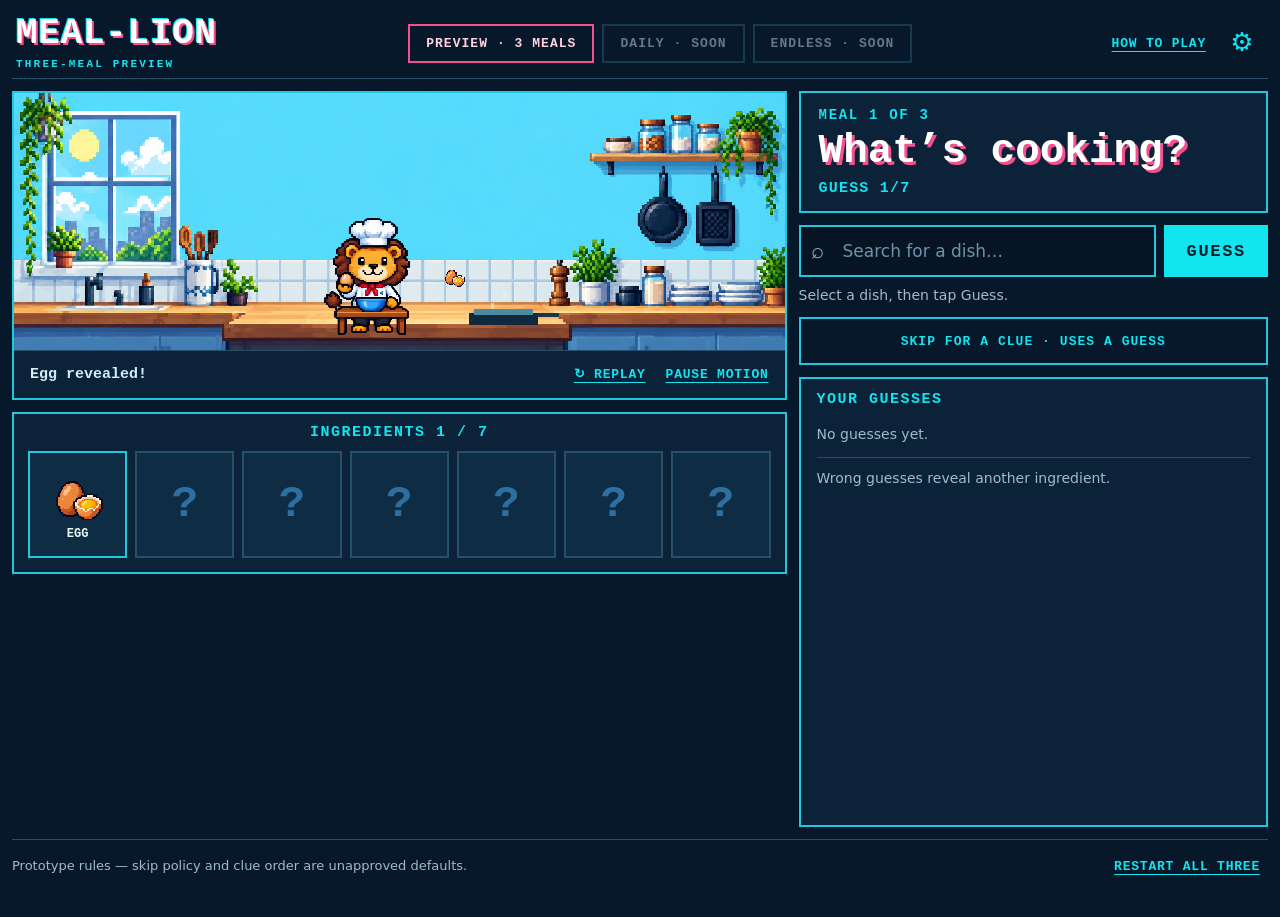
==== game/index.html @ bacad84a "Add playable responsive three-meal slice Desktop B split layout and keyboard-aware phone layout over" ====
<!doctype html>
<html lang="en">
<head>
<meta charset="utf-8">
<meta name="viewport" content="width=device-width,initial-scale=1,viewport-fit=cover,interactive-widget=resizes-content">
<meta name="theme-color" content="#0a1a2b">
<title>Meal-lion</title>
<link rel="stylesheet" href="style.css">
</head>
<body>
<div class="app" id="app">
  <header class="top">
    <div class="brand"><span class="logo">MEAL-LION</span><span class="tag">Three-meal preview</span></div>
    <div class="modes" aria-label="Game modes">
      <span class="mode active">Preview · 3 meals</span>
      <span class="mode soon" title="Not built yet">Daily · soon</span>
      <span class="mode soon" title="Not built yet">Endless · soon</span>
    </div>
    <nav class="links">
      <button type="button" class="link" id="helpBtn">How to play</button>
      <button type="button" class="icon" id="settingsBtn" aria-label="Settings">⚙</button>
      <button type="button" class="link done" id="doneBtn">Done</button>
    </nav>
  </header>

  <section class="kitchen" aria-label="Kitchen">
    <div class="stage-wrap">
      <canvas id="stage" width="1200" height="400" role="img" aria-label="Leo the lion chef in the pixel kitchen"></canvas>
    </div>
    <div class="caption">
      <p id="caption">Loading the kitchen…</p>
      <button type="button" class="link" id="replayBtn">↻ Replay</button>
      <button type="button" class="link" id="motionBtn" aria-pressed="false">Pause motion</button>
    </div>
  </section>

  <section class="clues-panel" aria-labelledby="cluesHeading">
    <h2 id="cluesHeading">Ingredients <span id="clueCount"></span></h2>
    <ul class="clues" id="clues"></ul>
  </section>

  <section class="play" aria-label="Guess the dish">
    <div class="round">
      <p class="eyebrow" id="roundLabel">Meal 1 of 3</p>
      <h1>What’s cooking?</h1>
      <p class="progress" id="progress" aria-live="polite"></p>
    </div>

    <div class="dock" id="dock">
    <form class="composer" id="composer" autocomplete="off" novalidate>
      <div class="combo">
        <span class="search" aria-hidden="true">⌕</span>
        <input id="guess" type="text" role="combobox" aria-autocomplete="list" aria-expanded="false" aria-controls="suggestions"
               aria-describedby="hint" placeholder="Search for a dish…" spellcheck="false" autocapitalize="none" enterkeyhint="go">
        <button type="button" class="clear" id="clearBtn" aria-label="Clear search" hidden>×</button>
      </div>
      <button type="submit" class="primary" id="guessBtn">Guess</button>
    </form>
    <div class="matches" id="matchesWrap" hidden>
      <h2>Matching dishes</h2>
      <ul id="suggestions" role="listbox" aria-label="Matching dishes"></ul>
    </div>
    <p class="hint" id="hint">Select a dish, then tap Guess.</p>
    <p class="error" id="error" role="alert"></p>
    <button type="button" class="secondary" id="skipBtn">Skip for a clue · uses a guess</button>
    </div>

    <section class="result" id="result" hidden aria-labelledby="resultTitle" tabindex="-1">
      <canvas id="plate" width="240" height="240" aria-hidden="true"></canvas>
      <div>
        <p class="eyebrow" id="resultEyebrow"></p>
        <h2 id="resultTitle"></h2>
        <p id="resultText"></p>
        <p class="full" id="resultIngredients"></p>
        <div class="result-actions">
          <button type="button" class="primary" id="nextBtn">Next meal</button>
          <button type="button" class="secondary" id="againBtn">Play this meal again</button>
        </div>
      </div>
    </section>

    <section class="history" aria-labelledby="historyHeading">
      <h2 id="historyHeading">Your guesses</h2>
      <ol id="history"></ol>
      <p class="empty" id="historyEmpty">No guesses yet.</p>
      <p class="note">Wrong guesses reveal another ingredient.</p>
    </section>
  </section>

  <footer class="foot"><span>Prototype rules — skip policy and clue order are unapproved defaults.</span><button type="button" class="link" id="restartBtn">Restart all three</button></footer>
</div>

<p class="sr" id="announce" aria-live="polite"></p>

<dialog id="settings" aria-labelledby="settingsTitle">
  <form method="dialog">
    <h2 id="settingsTitle">Settings</h2>
    <label class="opt"><input type="checkbox" id="optClue" checked>
      <span><b>Start with one free ingredient</b><small>Applies from the next round. Turn off to start with none.</small></span></label>
    <label class="opt"><input type="checkbox" id="optHide">
      <span><b>Hide ingredient total</b><small>Shows “Guess 1/X” and hides empty clue slots.</small></span></label>
    <label class="opt"><input type="checkbox" id="optMotion">
      <span><b>Reduce motion</b><small>Shows still poses instead of animation.</small></span></label>
    <p class="small">Settings last for this browser session only.</p>
    <button class="primary" value="close">Done</button>
  </form>
</dialog>

<dialog id="help" aria-labelledby="helpTitle">
  <form method="dialog">
    <h2 id="helpTitle">How to play</h2>
    <ul>
      <li>Leo is cooking a dish. Guess it from the ingredients.</li>
      <li>You get one guess per ingredient in the dish.</li>
      <li>Each wrong guess reveals another ingredient.</li>
      <li>Skipping reveals an ingredient but uses a guess. You can’t skip your last guess.</li>
      <li>Pick a dish from the list, then press Guess.</li>
    </ul>
    <button class="primary" value="close">Got it</button>
  </form>
</dialog>

<script type="module" src="app.mjs"></script>
</body>
</html>
---- game/style.css ----
:root {
  --bg: #07182a; --panel: #0b2238; --panel-2: #0f2c45; --line: #1fc8dc; --line-dim: #24506a;
  --cyan: #12e4f0; --pink: #f2508f; --text: #eaf9f8; --muted: #9fbccb; --good: #39d98a; --bad: #f2508f;
  --pixel: ui-monospace, 'Cascadia Mono', 'SFMono-Regular', Menlo, Consolas, monospace;
  --body: system-ui, -apple-system, 'Segoe UI', Roboto, sans-serif;
  --gap: 12px;
  color-scheme: dark;
}
* { box-sizing: border-box; }
html, body { margin: 0; background: var(--bg); color: var(--text); font: 16px/1.45 var(--body); }
body { min-height: 100svh; }
button, input { font: inherit; color: inherit; }
button { cursor: pointer; }
button:disabled { cursor: not-allowed; opacity: .5; }
:focus-visible { outline: 3px solid #ffd38b; outline-offset: 2px; }
.sr { position: absolute; width: 1px; height: 1px; overflow: hidden; clip-path: inset(50%); white-space: nowrap; }
[hidden] { display: none !important; }

.app {
  display: grid; gap: var(--gap); padding: 12px max(12px, env(safe-area-inset-right)) max(12px, env(safe-area-inset-bottom)) max(12px, env(safe-area-inset-left));
  grid-template-columns: minmax(0, 1.65fr) minmax(320px, 1fr);
  grid-template-areas: "top top" "kitchen play" "clues play" "foot foot";
  grid-template-rows: auto auto 1fr auto;
  max-width: 1440px; margin: 0 auto; min-height: 100svh;
}
.top { grid-area: top; display: flex; align-items: center; gap: 16px; flex-wrap: wrap; padding: 4px 4px 8px; border-bottom: 1px solid var(--line-dim); }
.brand { display: flex; flex-direction: column; line-height: 1; }
.logo { font: 900 clamp(24px, 3vw, 36px)/1 var(--pixel); letter-spacing: .02em; color: #fff; text-shadow: 2px 2px 0 var(--pink), -1px -1px 0 var(--cyan); }
.tag { font: 700 11px var(--pixel); letter-spacing: .2em; text-transform: uppercase; color: var(--cyan); margin-top: 6px; }
.modes { display: flex; gap: 8px; margin: 0 auto; }
.mode { font: 700 13px var(--pixel); text-transform: uppercase; letter-spacing: .08em; padding: 10px 16px; border: 2px solid var(--line-dim); color: var(--muted); }
.mode.active { border-color: var(--pink); color: #ffd1e2; }
.mode.soon { opacity: .6; }
.links { display: flex; align-items: center; gap: 6px; }
.link { white-space: nowrap; background: none; border: 0; color: var(--cyan); font: 700 13px var(--pixel); text-transform: uppercase; letter-spacing: .06em; text-decoration: underline; text-underline-offset: 4px; padding: 10px 8px; min-height: 44px; }
.icon { background: none; border: 0; color: var(--cyan); font-size: 26px; min-width: 44px; min-height: 44px; }
.done { display: none; }

.kitchen { grid-area: kitchen; border: 2px solid var(--line); background: var(--panel); }
.stage-wrap { line-height: 0; }
#stage { width: 100%; height: auto; aspect-ratio: 3 / 1; image-rendering: pixelated; display: block; object-fit: cover; object-position: 50% 75%; }
.caption { display: flex; align-items: center; gap: 4px; padding: 0 8px 0 16px; min-height: 48px; border-top: 1px solid var(--line-dim); }
.caption p { margin: 0 auto 0 0; font: 600 15px var(--pixel); color: #cdeff5; }

.clues-panel { grid-area: clues; border: 2px solid var(--line); background: var(--panel); padding: 10px 14px 14px; align-self: start; }
h2 { font: 800 15px var(--pixel); letter-spacing: .1em; text-transform: uppercase; color: var(--cyan); margin: 0 0 10px; }
.clues-panel h2 { text-align: center; }
.clues { list-style: none; margin: 0; padding: 0; display: grid; gap: 8px; grid-template-columns: repeat(auto-fill, minmax(92px, 1fr)); }
.clue { border: 2px solid var(--line); background: var(--panel-2); aspect-ratio: 1 / 1.08; display: flex; flex-direction: column; align-items: center; justify-content: center; gap: 2px; padding: 6px; }
.clue canvas { width: min(64px, 70%); height: auto; aspect-ratio: 1; image-rendering: pixelated; }
.clue span { font: 700 12px var(--pixel); text-transform: uppercase; text-align: center; overflow-wrap: anywhere; line-height: 1.15; }
.clue.hidden { border-color: var(--line-dim); }
.clue .q { font: 900 44px var(--pixel); color: #2d6fa0; }
.clues .none { grid-column: 1 / -1; color: var(--muted); font: 600 14px var(--pixel); text-align: center; padding: 18px; border: 2px dashed var(--line-dim); }

.play { grid-area: play; display: flex; flex-direction: column; gap: var(--gap); min-width: 0; }
.round, .composer-area, .history, .result { border: 2px solid var(--line); background: var(--panel); }
.round { padding: 14px 18px; }
.eyebrow { margin: 0; font: 800 14px var(--pixel); letter-spacing: .12em; text-transform: uppercase; color: var(--cyan); }
h1 { font: 900 clamp(28px, 3.2vw, 42px)/1.1 var(--pixel); margin: 6px 0; color: #fff; text-shadow: 3px 3px 0 var(--pink); }
.progress { margin: 0; font: 800 15px var(--pixel); color: var(--cyan); text-transform: uppercase; letter-spacing: .08em; }

.dock { display: flex; flex-direction: column; gap: var(--gap); }
.composer { display: flex; gap: 8px; }
.combo { position: relative; flex: 1; min-width: 0; }
.search { position: absolute; left: 12px; top: 50%; transform: translateY(-50%); color: var(--muted); font-size: 22px; pointer-events: none; }
#guess { width: 100%; min-height: 52px; padding: 10px 44px 10px 42px; font-size: 17px; background: #061424; border: 2px solid var(--line); color: var(--text); border-radius: 0; }
#guess::placeholder { color: #6f93a8; }
#guess[aria-invalid=true] { border-color: var(--pink); }
.clear { position: absolute; right: 2px; top: 50%; transform: translateY(-50%); background: none; border: 0; color: var(--muted); font-size: 26px; width: 44px; height: 44px; }
.primary { background: var(--cyan); color: #04202b; border: 0; font: 900 17px var(--pixel); letter-spacing: .1em; text-transform: uppercase; padding: 0 22px; min-height: 52px; }
.primary:hover:not(:disabled) { background: #7ff4fa; }
.secondary { background: transparent; border: 2px solid var(--line); color: var(--cyan); font: 700 13px var(--pixel); letter-spacing: .08em; text-transform: uppercase; min-height: 48px; padding: 8px 14px; }
.hint { margin: -4px 0 0; color: var(--muted); font-size: 14px; }
.error { margin: -6px 0 0; color: #ff9cc0; font-weight: 600; font-size: 14px; }
.error:empty { display: none; }

.matches h2 { font-size: 13px; margin-bottom: 6px; }
#suggestions { list-style: none; margin: 0; padding: 0; display: grid; gap: 6px; max-height: 300px; overflow-y: auto; }
#suggestions li[role=option] { display: flex; align-items: center; justify-content: space-between; gap: 10px; min-height: 48px; padding: 8px 14px; border: 2px solid var(--line-dim); background: var(--panel); cursor: pointer; font-weight: 600; }
#suggestions li.active { border-color: #6aa9c4; background: var(--panel-2); }
#suggestions li[aria-selected=true] { border-color: var(--cyan); }
#suggestions li.tried { opacity: .55; cursor: not-allowed; }
.mark { width: 22px; height: 22px; border: 2px solid #6f93a8; border-radius: 50%; flex: none; display: grid; place-items: center; }
li[aria-selected=true] .mark { border-color: var(--cyan); }
li[aria-selected=true] .mark::after { content: ''; width: 10px; height: 10px; border-radius: 50%; background: var(--cyan); }
.nomatch { color: var(--muted); padding: 10px 2px; }

.history { padding: 12px 16px; flex: 1; }
#history { list-style: none; margin: 0; padding: 0; display: grid; gap: 8px; }
#history li { display: grid; grid-template-columns: 34px 1fr auto; align-items: center; gap: 10px; border: 2px solid var(--line-dim); padding: 10px 12px; background: var(--panel-2); }
#history .n { font: 800 18px var(--pixel); color: var(--muted); }
#history .name { font-weight: 700; font-size: 17px; }
.badge { font: 800 12px var(--pixel); text-transform: uppercase; letter-spacing: .08em; padding: 4px 8px; border: 1px solid; }
.wrong .badge { color: #ff9cc0; border-color: var(--bad); }
.skip .badge { color: var(--muted); border-color: var(--line-dim); }
.right { border-color: var(--good) !important; }
.right .badge { color: #9ff3c6; border-color: var(--good); }
.empty, .note { color: var(--muted); font-size: 14px; margin: 6px 0 0; }
.note { border-top: 1px solid var(--line-dim); padding-top: 10px; margin-top: 12px; }

.result { padding: 16px; display: flex; gap: 16px; align-items: center; border-color: var(--pink); }
.result:focus { outline: none; }
.result:focus-visible { outline: 3px solid #ffd38b; }
#plate { width: 132px; height: 132px; image-rendering: pixelated; flex: none; }
.result h2 { font-size: 26px; color: #fff; text-transform: none; letter-spacing: 0; margin: 4px 0; }
.result p { margin: 4px 0; }
.full { color: var(--muted); font-size: 14px; }
.result-actions { display: flex; flex-wrap: wrap; gap: 8px; margin-top: 10px; }

.foot { grid-area: foot; display: flex; align-items: center; justify-content: space-between; gap: 12px; color: var(--muted); font-size: 13px; border-top: 1px solid var(--line-dim); padding-top: 4px; }

dialog { background: var(--panel); color: var(--text); border: 2px solid var(--line); max-width: min(440px, calc(100vw - 32px)); padding: 20px; }
dialog::backdrop { background: rgba(2, 10, 20, .7); }
dialog ul { padding-left: 20px; }
dialog li { margin: 6px 0; }
.opt { display: flex; gap: 12px; align-items: flex-start; padding: 10px 0; border-bottom: 1px solid var(--line-dim); cursor: pointer; }
.opt input { width: 22px; height: 22px; margin-top: 2px; accent-color: var(--cyan); flex: none; }
.opt small { display: block; color: var(--muted); font-size: 13px; }
.small { color: var(--muted); font-size: 13px; }
dialog .primary { width: 100%; margin-top: 8px; }

@media (prefers-reduced-motion: reduce) { * { scroll-behavior: auto !important; } }

/* ---------- phone / narrow ---------- */
@media (max-width: 760px) {
  .app { grid-template-columns: minmax(0, 1fr); grid-template-areas: "top" "kitchen" "clues" "play" "foot"; grid-template-rows: none; gap: 10px; padding-top: max(8px, env(safe-area-inset-top)); }
  .top { gap: 6px 10px; padding-bottom: 6px; }
  .modes { order: 3; width: 100%; margin: 0; }
  .mode { flex: 1; text-align: center; padding: 8px 4px; font-size: 11px; }
  .links { margin-left: auto; }
  .tag { display: none; }
  .clues { grid-template-columns: repeat(auto-fill, minmax(62px, 1fr)); gap: 6px; }
  .clue { aspect-ratio: auto; height: 76px; padding: 4px; }
  .clue canvas { width: 40px; }
  .clue span { font-size: 10px; }
  .clue .q { font-size: 30px; }
  .clues-panel { padding: 8px 10px 10px; }
  #stage { aspect-ratio: 16 / 10; object-position: 47% 80%; }
  .caption { padding-left: 12px; }
  .caption p { font-size: 14px; }
  .caption .link { padding: 10px 6px; font-size: 12px; }
  .round { padding: 10px 14px; display: flex; flex-wrap: wrap; align-items: baseline; justify-content: space-between; gap: 4px 12px; }
  .round h1 { display: none; }
  /* Browsing: guesses first, composer at the bottom like the approved mobile mockup. */
  .history { order: 2; }
  /* The dock stays pinned to the bottom of the screen while browsing. */
  .dock { order: 3; position: sticky; bottom: 0; z-index: 2; background: var(--bg); gap: 8px; margin: 0 -2px; padding: 8px 2px max(8px, env(safe-area-inset-bottom)); border-top: 1px solid var(--line-dim); }
  .hint { display: none; }
  #skipBtn { min-height: 44px; }
  .result { order: 1; flex-direction: column; text-align: center; }
  .result-actions { justify-content: center; }
  .foot { flex-direction: column; align-items: flex-start; }

  /* Typing: pin the app to the visual viewport so the composer sits above the keyboard. */
  body.typing { overflow: hidden; }
  body.typing .app { position: fixed; left: 0; right: 0; top: var(--vvtop, 0px); height: var(--vvh, 100svh); min-height: 0; display: flex; flex-direction: column; overflow: hidden; gap: 8px; padding-bottom: 8px; }
  body.typing .modes, body.typing .links > :not(.done), body.typing .history, body.typing .foot, body.typing #skipBtn, body.typing .caption .link { display: none; }
  body.typing .done { display: inline-block; text-decoration: none; font-size: 16px; }
  body.typing .kitchen { display: flex; align-items: center; flex: none; }
  body.typing .stage-wrap { width: 46%; flex: none; }
  body.typing #stage { height: 52px; aspect-ratio: auto; }
  body.typing .caption { border-top: 0; min-height: 52px; padding: 0 10px; }
  body.typing .caption p { font-size: 13px; }
  body.typing .clues-panel { padding: 6px 10px; flex: none; align-self: stretch; min-width: 0; }
  body.typing .clues-panel h2 { text-align: left; font-size: 12px; margin-bottom: 4px; }
  body.typing .clues { display: flex; overflow-x: auto; gap: 6px; }
  body.typing .clue { flex: none; width: 66px; aspect-ratio: auto; height: 66px; padding: 4px; }
  body.typing .clue canvas { width: 34px; }
  body.typing .clue span { font-size: 10px; }
  body.typing .clue .q { font-size: 26px; }
  body.typing .play { flex: 1; min-height: 0; gap: 6px; }
  body.typing .round { flex: none; padding: 6px 12px; }
  body.typing .dock { flex: 1; min-height: 0; position: static; border-top: 0; padding: 0; }
  body.typing .hint { display: block; margin: 0; order: 4; }
  body.typing .matches { flex: 1; min-height: 0; overflow-y: auto; }
  body.typing #suggestions { max-height: none; }
  body.typing .composer { order: 5; }
}
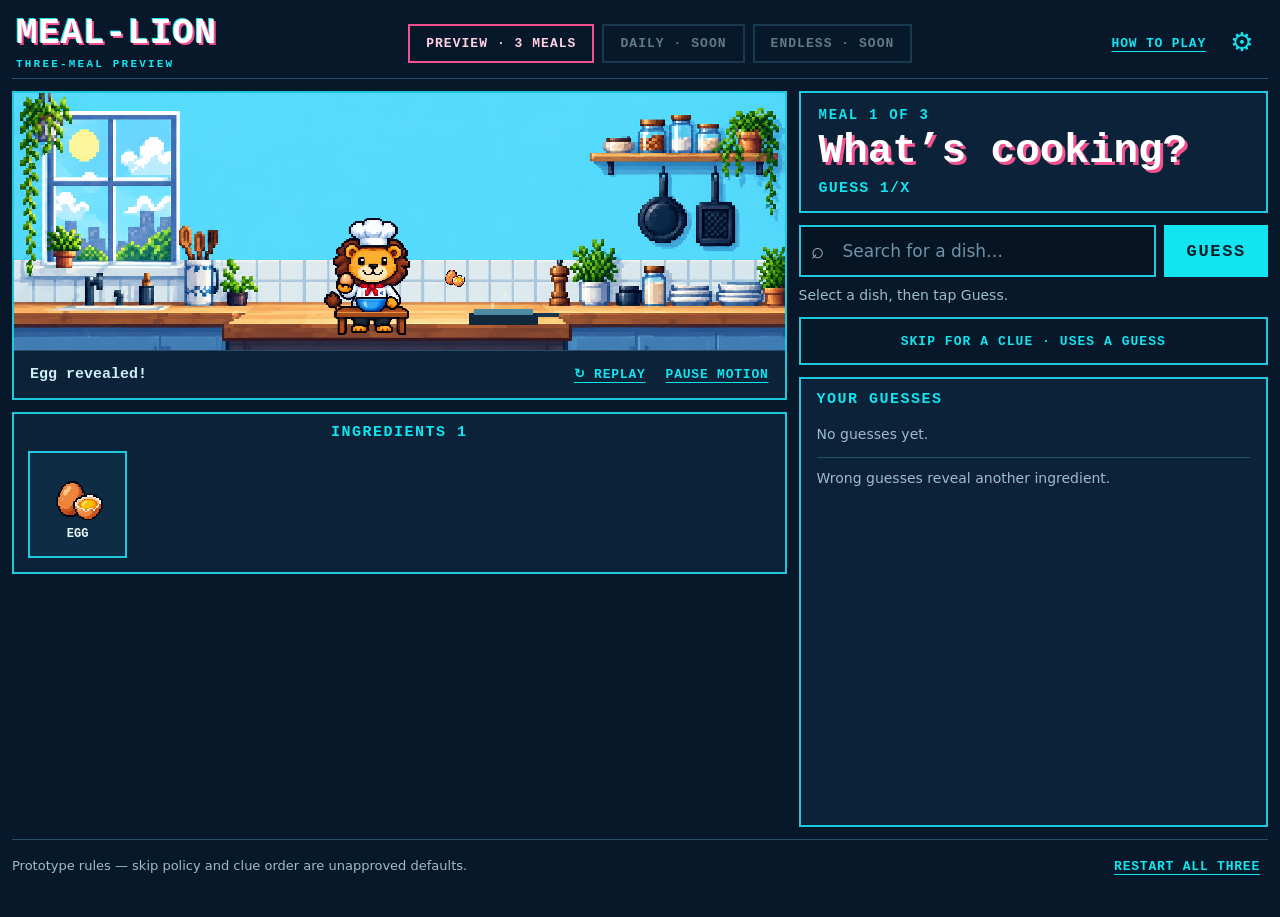
==== commit d1a83281: "Hide totals by default; cue all-revealed and last guess Co-Authored-By: Claude Opus 5.5 <noreply@ant" ====
--- a/game/index.html
+++ b/game/index.html
@@ -37,6 +37,7 @@
   <section class="clues-panel" aria-labelledby="cluesHeading">
     <h2 id="cluesHeading">Ingredients <span id="clueCount"></span></h2>
     <ul class="clues" id="clues"></ul>
+    <p class="all-shown" id="allShown" hidden>All ingredients revealed</p>
   </section>
 
   <section class="play" aria-label="Guess the dish">
@@ -97,8 +98,8 @@
     <h2 id="settingsTitle">Settings</h2>
     <label class="opt"><input type="checkbox" id="optClue" checked>
       <span><b>Start with one free ingredient</b><small>Applies from the next round. Turn off to start with none.</small></span></label>
-    <label class="opt"><input type="checkbox" id="optHide">
-      <span><b>Hide ingredient total</b><small>Shows “Guess 1/X” and hides empty clue slots.</small></span></label>
+    <label class="opt"><input type="checkbox" id="optHide" checked>
+      <span><b>Hide ingredient total</b><small>On by default. Shows “Guess 1/X” and hides empty clue slots. You’ll still be told when every ingredient is out and when it’s your last guess.</small></span></label>
     <label class="opt"><input type="checkbox" id="optMotion">
       <span><b>Reduce motion</b><small>Shows still poses instead of animation.</small></span></label>
     <p class="small">Settings last for this browser session only.</p>
@@ -111,7 +112,7 @@
     <h2 id="helpTitle">How to play</h2>
     <ul>
       <li>Leo is cooking a dish. Guess it from the ingredients.</li>
-      <li>You get one guess per ingredient in the dish.</li>
+      <li>You get one guess per ingredient in the dish. The total stays hidden, but you’ll be told when it’s your last guess.</li>
       <li>Each wrong guess reveals another ingredient.</li>
       <li>Skipping reveals an ingredient but uses a guess. You can’t skip your last guess.</li>
       <li>Pick a dish from the list, then press Guess.</li>
--- a/game/style.css
+++ b/game/style.css
@@ -59,6 +59,8 @@
 .eyebrow { margin: 0; font: 800 14px var(--pixel); letter-spacing: .12em; text-transform: uppercase; color: var(--cyan); }
 h1 { font: 900 clamp(28px, 3.2vw, 42px)/1.1 var(--pixel); margin: 6px 0; color: #fff; text-shadow: 3px 3px 0 var(--pink); }
 .progress { margin: 0; font: 800 15px var(--pixel); color: var(--cyan); text-transform: uppercase; letter-spacing: .08em; }
+.progress.last { color: #ffd1e2; background: rgba(242, 80, 143, .18); border: 1px solid var(--pink); padding: 2px 8px; display: inline-block; }
+.all-shown { margin: 10px 0 0; text-align: center; font: 800 13px var(--pixel); letter-spacing: .1em; text-transform: uppercase; color: #ffe3a0; border: 1px dashed #ffe3a0; padding: 6px; }
 
 .dock { display: flex; flex-direction: column; gap: var(--gap); }
 .composer { display: flex; gap: 8px; }
@@ -169,6 +171,7 @@
   body.typing .clue canvas { width: 34px; }
   body.typing .clue span { font-size: 10px; }
   body.typing .clue .q { font-size: 26px; }
+  body.typing .all-shown { margin-top: 4px; padding: 2px; font-size: 11px; }
   body.typing .play { flex: 1; min-height: 0; gap: 6px; }
   body.typing .round { flex: none; padding: 6px 12px; }
   body.typing .dock { flex: 1; min-height: 0; position: static; border-top: 0; padding: 0; }
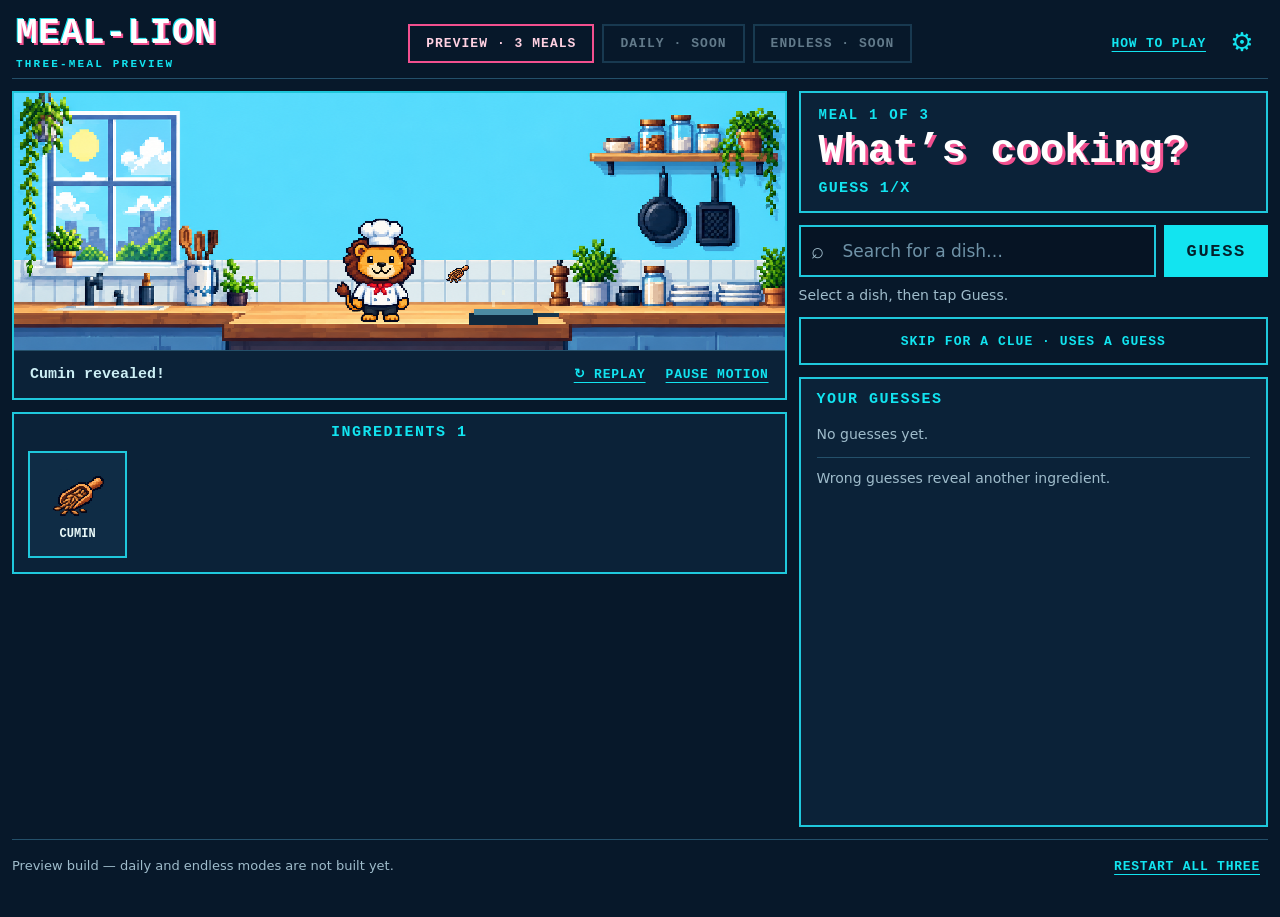
==== commit 82fea86f: "Shuffle clue order each round; suggest close matches for typos Co-Authored-By: Claude Opus 5.5 <nore" ====
--- a/game/index.html
+++ b/game/index.html
@@ -58,8 +58,8 @@
       <button type="submit" class="primary" id="guessBtn">Guess</button>
     </form>
     <div class="matches" id="matchesWrap" hidden>
-      <h2>Matching dishes</h2>
-      <ul id="suggestions" role="listbox" aria-label="Matching dishes"></ul>
+      <h2 id="matchesTitle">Matching dishes</h2>
+      <ul id="suggestions" role="listbox" aria-labelledby="matchesTitle"></ul>
     </div>
     <p class="hint" id="hint">Select a dish, then tap Guess.</p>
     <p class="error" id="error" role="alert"></p>
@@ -88,7 +88,7 @@
     </section>
   </section>
 
-  <footer class="foot"><span>Prototype rules — skip policy and clue order are unapproved defaults.</span><button type="button" class="link" id="restartBtn">Restart all three</button></footer>
+  <footer class="foot"><span>Preview build — daily and endless modes are not built yet.</span><button type="button" class="link" id="restartBtn">Restart all three</button></footer>
 </div>
 
 <p class="sr" id="announce" aria-live="polite"></p>
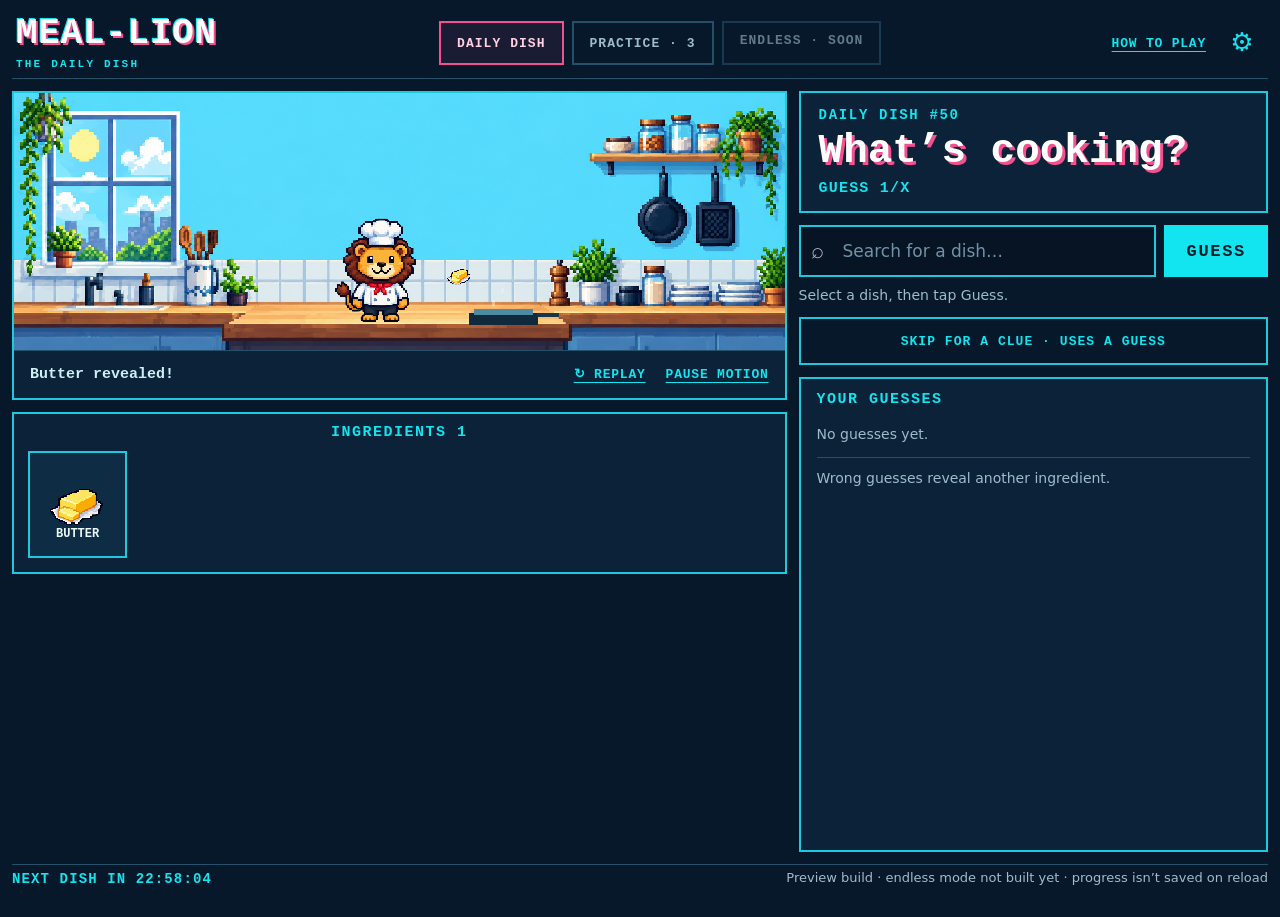
==== commit 71086f4e: "Add daily dish mode with Eastern-midnight schedule Append-only schedule.json with a placeholder star" ====
--- a/game/index.html
+++ b/game/index.html
@@ -10,10 +10,10 @@
 <body>
 <div class="app" id="app">
   <header class="top">
-    <div class="brand"><span class="logo">MEAL-LION</span><span class="tag">Three-meal preview</span></div>
-    <div class="modes" aria-label="Game modes">
-      <span class="mode active">Preview · 3 meals</span>
-      <span class="mode soon" title="Not built yet">Daily · soon</span>
+    <div class="brand"><span class="logo">MEAL-LION</span><span class="tag">The daily dish</span></div>
+    <div class="modes" role="group" aria-label="Game modes">
+      <button type="button" class="mode" data-mode="daily" aria-pressed="true">Daily dish</button>
+      <button type="button" class="mode" data-mode="practice" aria-pressed="false">Practice · 3</button>
       <span class="mode soon" title="Not built yet">Endless · soon</span>
     </div>
     <nav class="links">
@@ -42,7 +42,7 @@
 
   <section class="play" aria-label="Guess the dish">
     <div class="round">
-      <p class="eyebrow" id="roundLabel">Meal 1 of 3</p>
+      <p class="eyebrow" id="roundLabel"></p>
       <h1>What’s cooking?</h1>
       <p class="progress" id="progress" aria-live="polite"></p>
     </div>
@@ -73,6 +73,7 @@
         <h2 id="resultTitle"></h2>
         <p id="resultText"></p>
         <p class="full" id="resultIngredients"></p>
+        <p class="next-dish" id="resultNext"></p>
         <div class="result-actions">
           <button type="button" class="primary" id="nextBtn">Next meal</button>
           <button type="button" class="secondary" id="againBtn">Play this meal again</button>
@@ -88,7 +89,12 @@
     </section>
   </section>
 
-  <footer class="foot"><span>Preview build — daily and endless modes are not built yet.</span><button type="button" class="link" id="restartBtn">Restart all three</button></footer>
+  <footer class="foot">
+    <span class="countdown" id="countdown" aria-live="off"></span>
+    <button type="button" class="primary small-btn" id="newDayBtn" hidden>New dish ready — play it</button>
+    <span class="build">Preview build · endless mode not built yet · progress isn’t saved on reload</span>
+    <button type="button" class="link" id="restartBtn">Restart practice</button>
+  </footer>
 </div>
 
 <p class="sr" id="announce" aria-live="polite"></p>
--- a/game/style.css
+++ b/game/style.css
@@ -29,7 +29,8 @@
 .tag { font: 700 11px var(--pixel); letter-spacing: .2em; text-transform: uppercase; color: var(--cyan); margin-top: 6px; }
 .modes { display: flex; gap: 8px; margin: 0 auto; }
 .mode { font: 700 13px var(--pixel); text-transform: uppercase; letter-spacing: .08em; padding: 10px 16px; border: 2px solid var(--line-dim); color: var(--muted); }
-.mode.active { border-color: var(--pink); color: #ffd1e2; }
+button.mode { background: transparent; min-height: 44px; }
+.mode[aria-pressed=true] { border-color: var(--pink); color: #ffd1e2; background: rgba(242, 80, 143, .08); }
 .mode.soon { opacity: .6; }
 .links { display: flex; align-items: center; gap: 6px; }
 .link { white-space: nowrap; background: none; border: 0; color: var(--cyan); font: 700 13px var(--pixel); text-transform: uppercase; letter-spacing: .06em; text-decoration: underline; text-underline-offset: 4px; padding: 10px 8px; min-height: 44px; }
@@ -110,6 +111,12 @@
 .full { color: var(--muted); font-size: 14px; }
 .result-actions { display: flex; flex-wrap: wrap; gap: 8px; margin-top: 10px; }
 
+.countdown { font: 800 14px var(--pixel); color: var(--cyan); letter-spacing: .08em; text-transform: uppercase; }
+.countdown:empty { display: none; }
+.build { margin-left: auto; }
+.small-btn { min-height: 44px; font-size: 13px; padding: 0 14px; }
+.next-dish { font: 700 14px var(--pixel); color: var(--cyan); }
+.next-dish:empty { display: none; }
 .foot { grid-area: foot; display: flex; align-items: center; justify-content: space-between; gap: 12px; color: var(--muted); font-size: 13px; border-top: 1px solid var(--line-dim); padding-top: 4px; }
 
 dialog { background: var(--panel); color: var(--text); border: 2px solid var(--line); max-width: min(440px, calc(100vw - 32px)); padding: 20px; }
@@ -153,6 +160,7 @@
   .result { order: 1; flex-direction: column; text-align: center; }
   .result-actions { justify-content: center; }
   .foot { flex-direction: column; align-items: flex-start; }
+  .build { margin-left: 0; }
 
   /* Typing: pin the app to the visual viewport so the composer sits above the keyboard. */
   body.typing { overflow: hidden; }
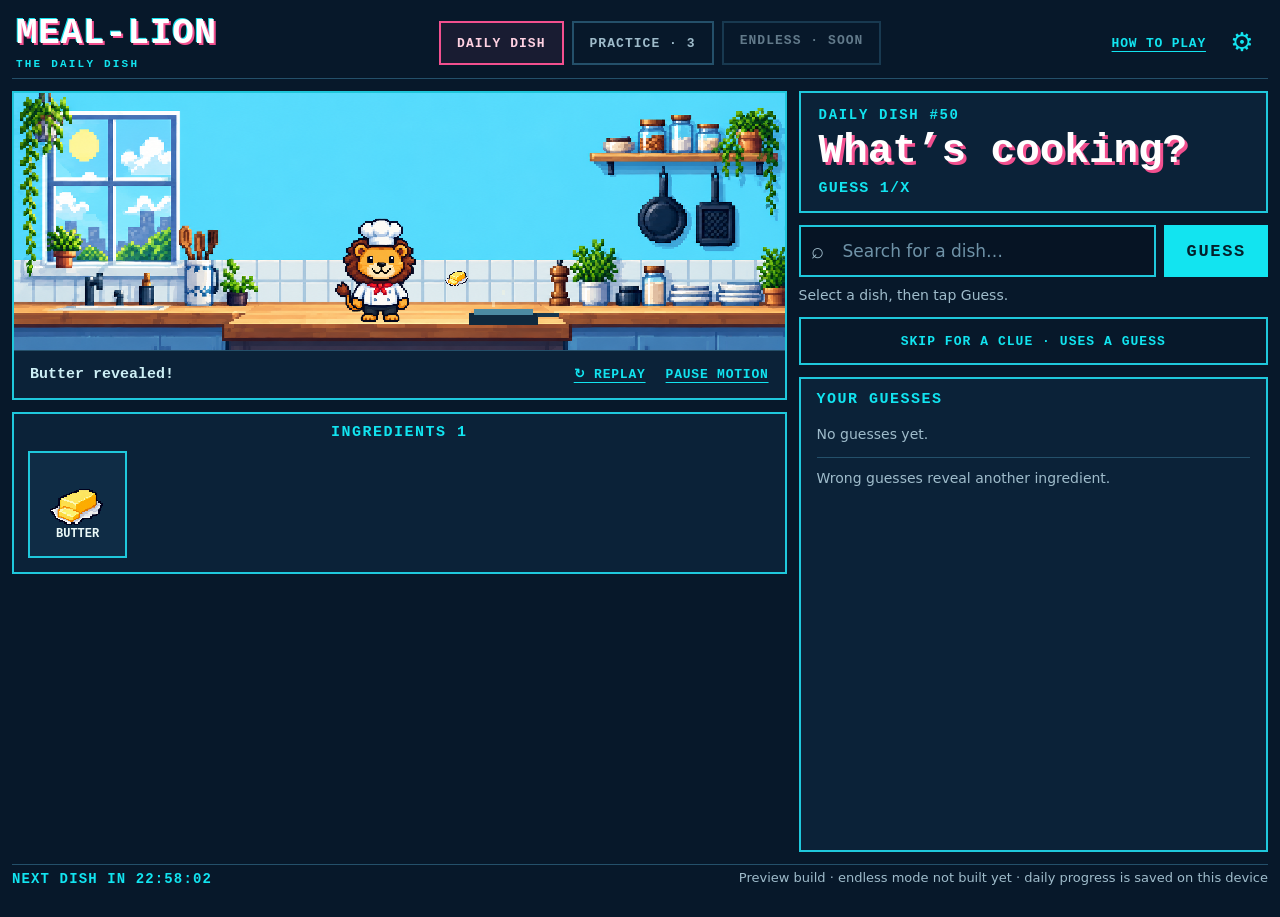
==== commit 670e4ef6: "Save today's daily game in the browser across reloads Co-Authored-By: Claude Opus 5.5 <noreply@anthr" ====
--- a/game/index.html
+++ b/game/index.html
@@ -92,7 +92,7 @@
   <footer class="foot">
     <span class="countdown" id="countdown" aria-live="off"></span>
     <button type="button" class="primary small-btn" id="newDayBtn" hidden>New dish ready — play it</button>
-    <span class="build">Preview build · endless mode not built yet · progress isn’t saved on reload</span>
+    <span class="build">Preview build · endless mode not built yet · daily progress is saved on this device</span>
     <button type="button" class="link" id="restartBtn">Restart practice</button>
   </footer>
 </div>
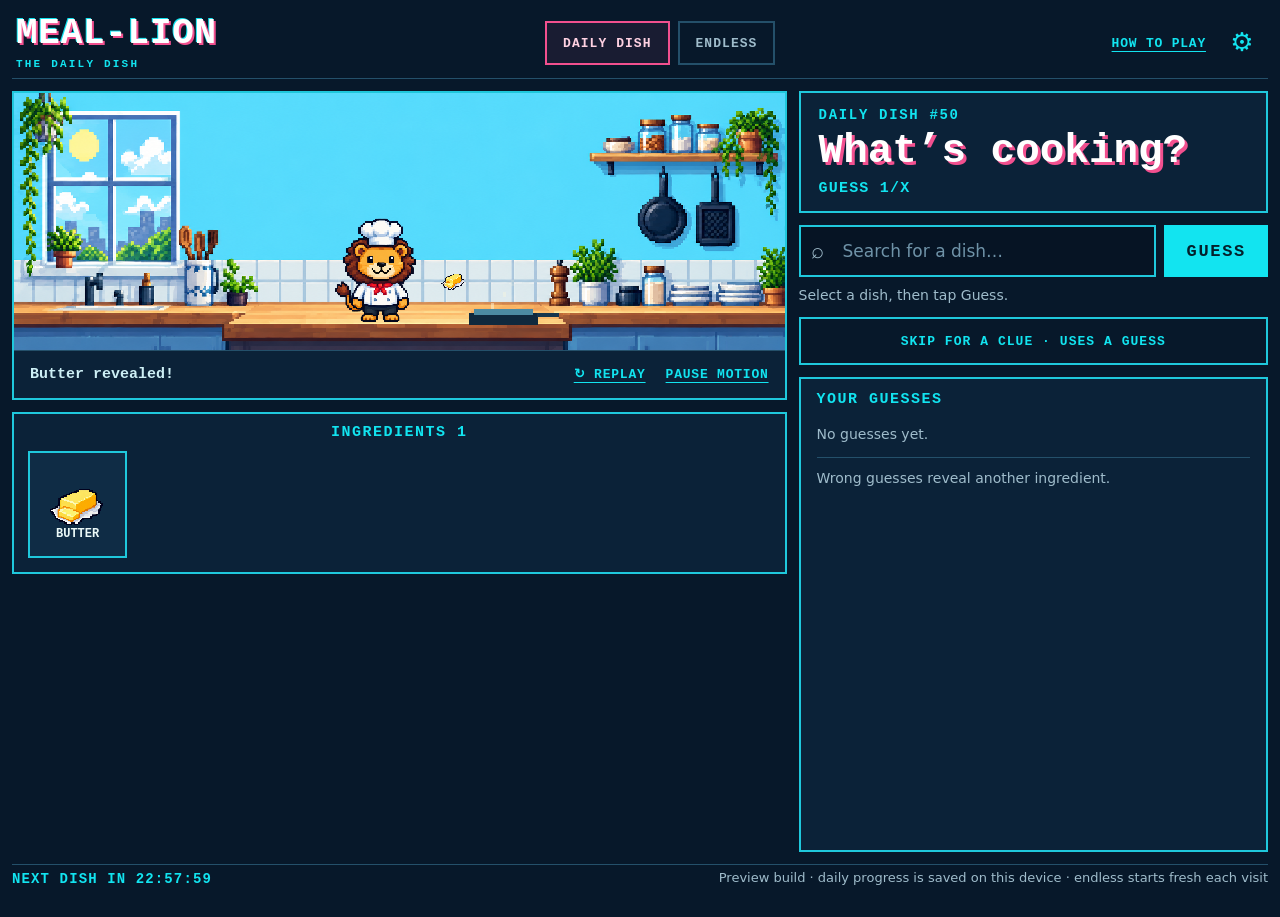
==== commit 6cec83d5: "Add endless mode with shuffled deck; replace practice tab Co-Authored-By: Claude Opus 5.5 <noreply@a" ====
--- a/game/index.html
+++ b/game/index.html
@@ -13,8 +13,7 @@
     <div class="brand"><span class="logo">MEAL-LION</span><span class="tag">The daily dish</span></div>
     <div class="modes" role="group" aria-label="Game modes">
       <button type="button" class="mode" data-mode="daily" aria-pressed="true">Daily dish</button>
-      <button type="button" class="mode" data-mode="practice" aria-pressed="false">Practice · 3</button>
-      <span class="mode soon" title="Not built yet">Endless · soon</span>
+      <button type="button" class="mode" data-mode="endless" aria-pressed="false">Endless</button>
     </div>
     <nav class="links">
       <button type="button" class="link" id="helpBtn">How to play</button>
@@ -76,7 +75,6 @@
         <p class="next-dish" id="resultNext"></p>
         <div class="result-actions">
           <button type="button" class="primary" id="nextBtn">Next meal</button>
-          <button type="button" class="secondary" id="againBtn">Play this meal again</button>
         </div>
       </div>
     </section>
@@ -92,8 +90,7 @@
   <footer class="foot">
     <span class="countdown" id="countdown" aria-live="off"></span>
     <button type="button" class="primary small-btn" id="newDayBtn" hidden>New dish ready — play it</button>
-    <span class="build">Preview build · endless mode not built yet · daily progress is saved on this device</span>
-    <button type="button" class="link" id="restartBtn">Restart practice</button>
+    <span class="build">Preview build · daily progress is saved on this device · endless starts fresh each visit</span>
   </footer>
 </div>
 
@@ -122,6 +119,7 @@
       <li>Each wrong guess reveals another ingredient.</li>
       <li>Skipping reveals an ingredient but uses a guess. You can’t skip your last guess.</li>
       <li>Pick a dish from the list, then press Guess.</li>
+      <li><b>Daily dish:</b> one dish for everyone, new at midnight US Eastern. <b>Endless:</b> keep playing other dishes.</li>
     </ul>
     <button class="primary" value="close">Got it</button>
   </form>
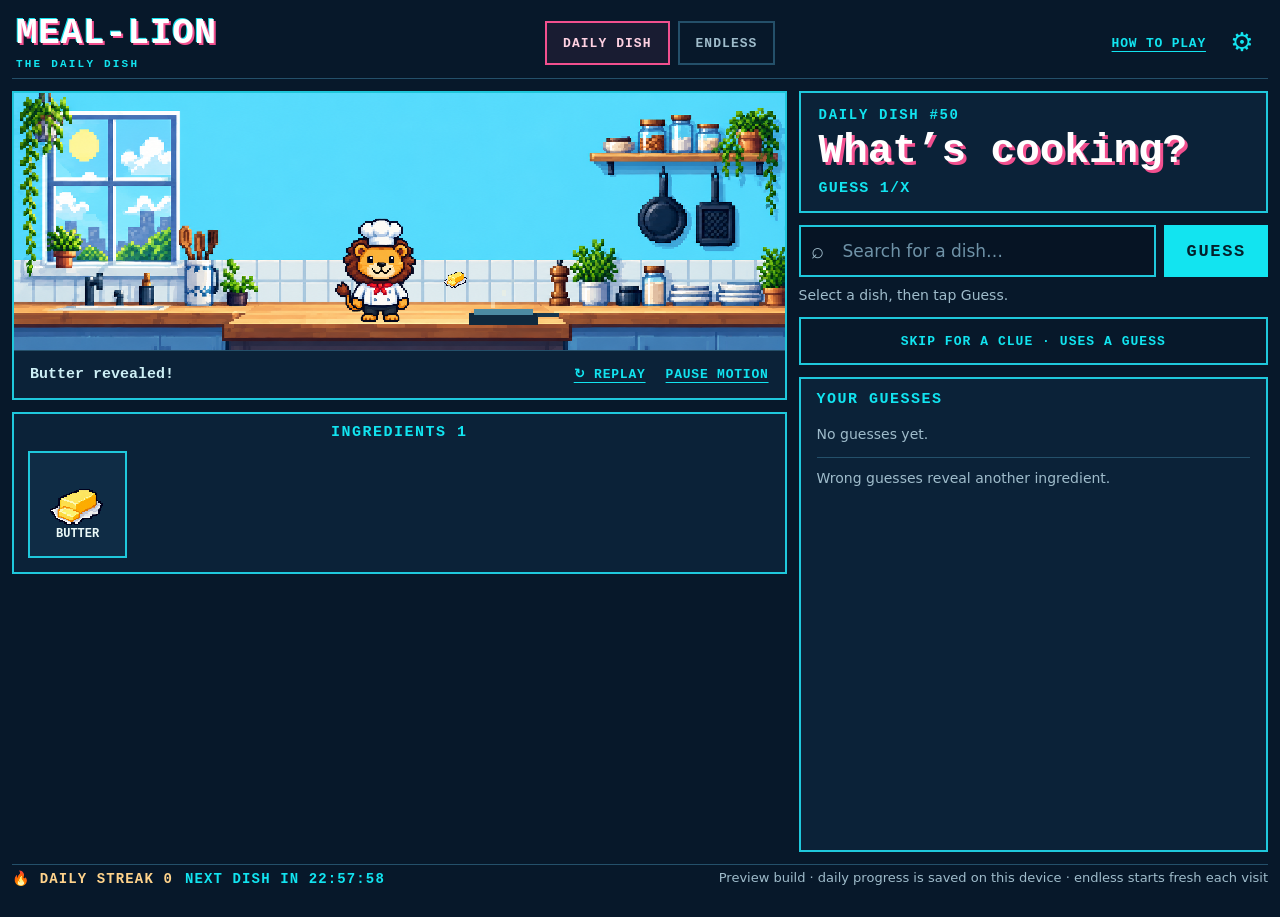
==== commit 92ed57eb: "Suggest our dish name for alternative names; add daily and endless streaks Co-Authored-By: Claude Op" ====
--- a/game/index.html
+++ b/game/index.html
@@ -72,6 +72,7 @@
         <h2 id="resultTitle"></h2>
         <p id="resultText"></p>
         <p class="full" id="resultIngredients"></p>
+        <p class="streak-line" id="resultStreak"></p>
         <p class="next-dish" id="resultNext"></p>
         <div class="result-actions">
           <button type="button" class="primary" id="nextBtn">Next meal</button>
@@ -88,6 +89,7 @@
   </section>
 
   <footer class="foot">
+    <span class="streak" id="streakLabel"></span>
     <span class="countdown" id="countdown" aria-live="off"></span>
     <button type="button" class="primary small-btn" id="newDayBtn" hidden>New dish ready — play it</button>
     <span class="build">Preview build · daily progress is saved on this device · endless starts fresh each visit</span>
--- a/game/style.css
+++ b/game/style.css
@@ -111,6 +111,11 @@
 .full { color: var(--muted); font-size: 14px; }
 .result-actions { display: flex; flex-wrap: wrap; gap: 8px; margin-top: 10px; }
 
+.streak, .countdown { white-space: nowrap; }
+.streak { font: 800 14px var(--pixel); color: #ffd38b; letter-spacing: .08em; text-transform: uppercase; }
+.streak:empty, .streak-line:empty { display: none; }
+.streak::before { content: '🔥 '; }
+.streak-line { font: 700 14px var(--pixel); color: #ffd38b; }
 .countdown { font: 800 14px var(--pixel); color: var(--cyan); letter-spacing: .08em; text-transform: uppercase; }
 .countdown:empty { display: none; }
 .build { margin-left: auto; }
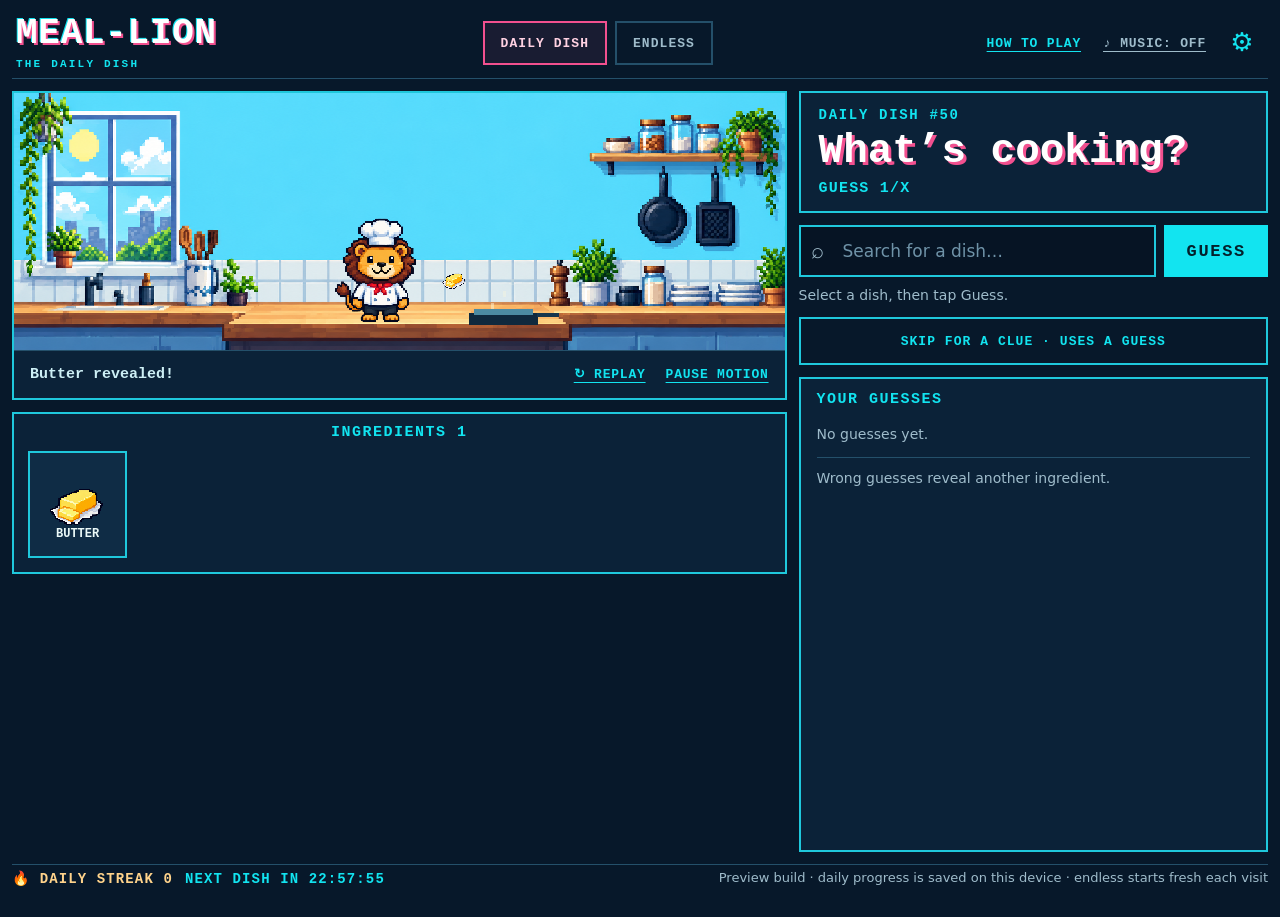
==== commit f2a41359: "Add synthesized sound effects and toggleable music Co-Authored-By: Claude Opus 5.5 <noreply@anthropi" ====
--- a/game/index.html
+++ b/game/index.html
@@ -17,6 +17,7 @@
     </div>
     <nav class="links">
       <button type="button" class="link" id="helpBtn">How to play</button>
+      <button type="button" class="link music" id="musicBtn" aria-pressed="false">♪ Music: off</button>
       <button type="button" class="icon" id="settingsBtn" aria-label="Settings">⚙</button>
       <button type="button" class="link done" id="doneBtn">Done</button>
     </nav>
@@ -107,7 +108,11 @@
       <span><b>Hide ingredient total</b><small>On by default. Shows “Guess 1/X” and hides empty clue slots. You’ll still be told when every ingredient is out and when it’s your last guess.</small></span></label>
     <label class="opt"><input type="checkbox" id="optMotion">
       <span><b>Reduce motion</b><small>Shows still poses instead of animation.</small></span></label>
-    <p class="small">Settings last for this browser session only.</p>
+    <label class="opt"><input type="checkbox" id="optSfx" checked>
+      <span><b>Sound effects</b><small>Blips for picks, reveals, wrong guesses and results.</small></span></label>
+    <label class="opt"><input type="checkbox" id="optMusic">
+      <span><b>Music</b><small>A little kitchen tune on loop. Also the ♪ Music button up top.</small></span></label>
+    <p class="small">Settings reset when you reload the page.</p>
     <button class="primary" value="close">Done</button>
   </form>
 </dialog>
--- a/game/style.css
+++ b/game/style.css
@@ -36,6 +36,7 @@
 .link { white-space: nowrap; background: none; border: 0; color: var(--cyan); font: 700 13px var(--pixel); text-transform: uppercase; letter-spacing: .06em; text-decoration: underline; text-underline-offset: 4px; padding: 10px 8px; min-height: 44px; }
 .icon { background: none; border: 0; color: var(--cyan); font-size: 26px; min-width: 44px; min-height: 44px; }
 .done { display: none; }
+.music[aria-pressed=false] { color: var(--muted); }
 
 .kitchen { grid-area: kitchen; border: 2px solid var(--line); background: var(--panel); }
 .stage-wrap { line-height: 0; }
